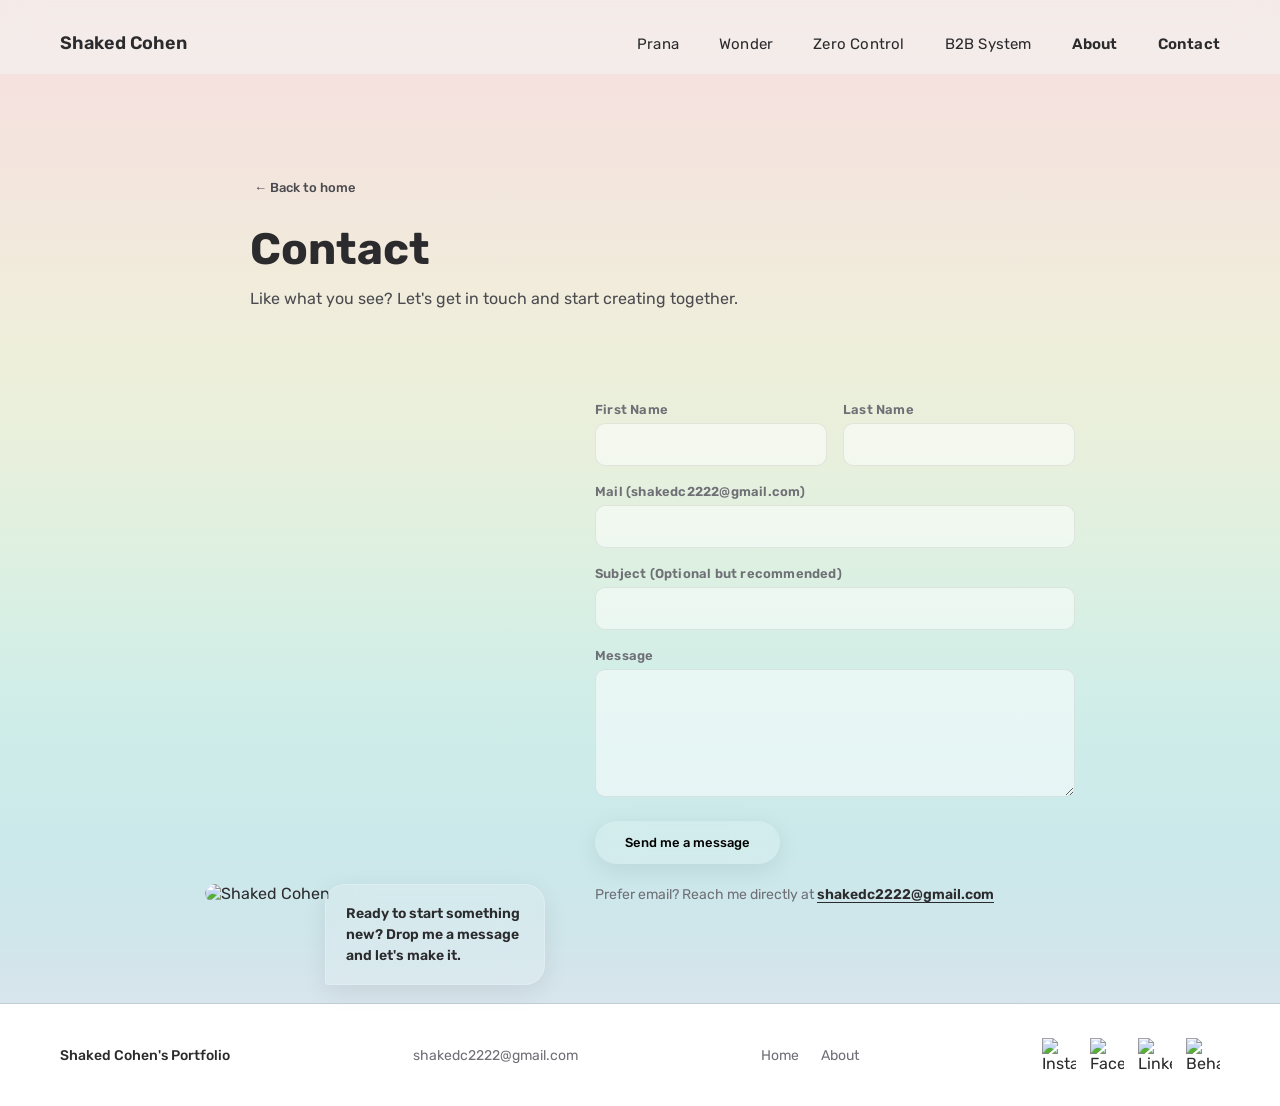
==== contact.html @ 0efacddd "Add files via upload" ====
<!DOCTYPE html>
<html lang="en">
<head>
<meta charset="UTF-8" />
<meta name="viewport" content="width=device-width, initial-scale=1.0" />
<title>Contact | Shaked Cohen — Product Designer Portfolio</title>
<link rel="stylesheet" href="style.css" />
<script>window.va = window.va || function () { (window.vaq = window.vaq || []).push(arguments); };</script>
<script defer src="/_vercel/insights/script.js"></script>
</head>
<body>

<div class="page-wash">

  <!-- ========== NAV ========== -->
  <nav class="navbar">
    <a href="index.html" class="nav-logo">Shaked Cohen</a>
    <ul class="nav-links">
      <li><a href="prana.html">Prana</a></li>
      <li><a href="wonder.html">Wonder</a></li>
      <li><a href="zero-control.html">Zero Control</a></li>
      <li><a href="b2b-system.html">B2B System</a></li>
      <li><a href="about.html">About</a></li>
      <li><a href="contact.html">Contact</a></li>
    </ul>
  </nav>

  <!-- ========== CONTACT ========== -->
  <div class="contact-page-header">
    <a href="index.html" class="cs-back-link">&larr; Back to home</a>
    <h1 style="margin-top: 18px;">Contact</h1>
    <p class="cs-subtitle">Like what you see? Let's get in touch and start creating together.</p>
  </div>

  <div class="contact-columns">
    <div class="contact-photo-col">
      <img src="./assets/hero-portrait-source.png" alt="Shaked Cohen" />
      <div class="contact-speech-bubble">Ready to start something new? Drop me a message and let's make it.</div>
    </div>

    <div class="contact-form-col">
      <form class="contact-form" action="https://formspree.io/f/YOUR_FORM_ID" method="POST">
        <div class="contact-form-row">
          <div class="contact-field">
            <label for="first-name">First Name</label>
            <input type="text" id="first-name" name="first_name" required />
          </div>
          <div class="contact-field">
            <label for="last-name">Last Name</label>
            <input type="text" id="last-name" name="last_name" required />
          </div>
        </div>
        <div class="contact-field">
          <label for="email">Mail (shakedc2222@gmail.com)</label>
          <input type="email" id="email" name="email" required />
        </div>
        <div class="contact-field">
          <label for="subject">Subject (Optional but recommended)</label>
          <input type="text" id="subject" name="subject" />
        </div>
        <div class="contact-field">
          <label for="message">Message</label>
          <textarea id="message" name="message" rows="6" required></textarea>
        </div>
        <button type="submit" class="case-study-btn" style="border: none; cursor: pointer;">Send me a message</button>
      </form>
      <p class="contact-page-alt" style="text-align: left; padding-bottom: 0; margin-top: 18px;">Prefer email? Reach me directly at <a href="mailto:shakedc2222@gmail.com" class="contact-email-highlight">shakedc2222@gmail.com</a></p>
    </div>
  </div>

  <!-- ========== FOOTER DIVIDER ========== -->
  <hr class="footer-divider" />

  <!-- ========== FOOTER ========== -->
  <footer>
    <div class="footer-title">Shaked Cohen's Portfolio</div>
    <a href="mailto:shakedc2222@gmail.com" class="footer-email">shakedc2222@gmail.com</a>
    <nav class="footer-nav">
      <a href="index.html">Home</a>
      <a href="about.html">About</a>
    </nav>
    <div class="footer-socials">
      <a href="https://www.instagram.com/digital_art_by_shaked/" target="_blank" rel="noopener" aria-label="Instagram"><img src="./assets/icon-instagram.png" alt="Instagram" /></a>
      <a href="https://www.facebook.com/profile.php?id=100005723231582&locale=he_IL" target="_blank" rel="noopener" aria-label="Facebook"><img src="./assets/icon-facebook.png" alt="Facebook" /></a>
      <a href="https://www.linkedin.com/in/shaked-cohen-18b216247/" target="_blank" rel="noopener" aria-label="LinkedIn"><img src="./assets/icon-linkedin.png" alt="LinkedIn" /></a>
      <a href="https://www.behance.net/7f3796bb" target="_blank" rel="noopener" aria-label="Behance"><img src="./assets/icon-behance.png" alt="Behance" /></a>
    </div>
  </footer>

</div>

</body>
</html>
---- style.css ----
/* ==========================================================================
   Shaked Cohen — Portfolio homepage recreation
   ========================================================================== */

@import url('https://fonts.googleapis.com/css2?family=Rubik:wght@300;400;500;600;700;800&display=swap');

* {
  margin: 0;
  padding: 0;
  box-sizing: border-box;
}

p {
  text-wrap: pretty;
}

:root {
  --ink: #2b2b2e;
  --ink-soft: #4a4a4f;
  --muted: #6f6f76;
  --pill-bg: #eeeef1;
  --card-bg: rgba(255, 255, 255, 0.15);
  --card-border: rgba(255, 255, 255, 0.2);
  --glass-bg: rgba(255, 255, 255, 0.15);
  --glass-border: 1px solid rgba(255, 255, 255, 0.2);
  --glass-blur: blur(20px);
  --glass-shadow: 0 6px 24px 0 rgba(0, 0, 0, 0.08);
  --btn-bg: #ffffff;
  --wave-teal: #4fb8b3;
  --link: #2b2b2e;
  --page-font: 'Rubik', 'Segoe UI', Helvetica, Arial, sans-serif;
  --display-font: 'Rubik', 'Segoe UI', Helvetica, Arial, sans-serif;
}

html {
  scroll-behavior: smooth;
}

/* Reference glassmorphism utility — the single source of truth for the
   translucent-glass surface used across nav, buttons and cards. */
.glass-effect {
  background: rgba(255, 255, 255, 0.15);
  backdrop-filter: blur(20px);
  -webkit-backdrop-filter: blur(20px);
  border: 1px solid rgba(255, 255, 255, 0.2);
  border-radius: 20px;
  box-shadow: var(--glass-shadow);
}

html, body {
  width: 100%;
  max-width: 100vw;
  overflow-x: hidden;
}

body {
  font-family: var(--page-font);
  font-weight: 400;
  color: var(--ink);
  background: #f4f1ee;
}

h1, h2, h3, h4 {
  font-family: var(--display-font);
  font-weight: 700;
}

p, span, li, a {
  font-weight: 400;
}

a {
  text-decoration: none;
  color: inherit;
}

img {
  display: block;
  max-width: 100%;
}

ul {
  list-style: none;
}

button {
  font-family: inherit;
  cursor: pointer;
  border: none;
}

.container {
  width: 100%;
  max-width: 1300px;
  margin: 0 auto;
  padding: 0 60px;
}

/* ==========================================================================
   Background wash — the whole page drifts from blush pink at the top,
   through cream in the middle, to soft aqua at the bottom.
   ========================================================================== */

.page-wash {
  padding-top: 100px;
  background-image: url('./assets/background-website-opt.png'), linear-gradient(
    180deg,
    #f7dede 0%,
    #f5e2df 8%,
    #f3e6dd 16%,
    #f1ecdc 26%,
    #ecefda 34%,
    #e7f0dd 42%,
    #dcf0e2 52%,
    #d3eee7 60%,
    #cdece9 68%,
    #cbe9ea 76%,
    #cfe6ea 84%,
    #d9e4ec 92%,
    #e3e2ee 100%
  );
  background-repeat: no-repeat, no-repeat;
  background-size: cover, cover;
  background-position: top center, top center;
  background-attachment: fixed, scroll;
}

.highlight-bar {
  width: 100%;
  height: 2px;
  background: rgba(255, 255, 255, 0.2);
}

/* ==========================================================================
   Nav
   ========================================================================== */

.navbar {
  position: fixed;
  top: 0;
  left: 0;
  right: 0;
  z-index: 100;
  display: flex;
  align-items: center;
  justify-content: space-between;
  padding: 32px 60px 20px;
  background: rgba(244, 241, 238, 0.7);
  backdrop-filter: blur(20px);
  -webkit-backdrop-filter: blur(20px);
}

.nav-links {
  display: flex;
  gap: 40px;
  order: 2;
}

.nav-links a {
  font-size: 15px;
  font-weight: 400;
  color: var(--link);
  letter-spacing: 0.2px;
}

.nav-links a:hover {
  opacity: 0.65;
}

.nav-links li:nth-child(5) a,
.nav-links li:nth-child(6) a {
  font-weight: 600;
}

.nav-logo {
  font-size: 18px;
  font-weight: 600;
  color: var(--ink);
  order: 1;
}

.nav-logo:hover {
  opacity: 0.7;
}

/* ==========================================================================
   Hero
   ========================================================================== */

.hero {
  position: relative;
  padding: 40px 60px 0;
  text-align: center;
}

.hero-photo-wrap {
  position: absolute;
  left: 50%;
  top: -10px;
  transform: translateX(-50%);
  width: 340px;
  height: auto;
  z-index: 1;
}

.hero-photo-wrap img {
  display: block;
  width: 100%;
  height: auto;
  object-fit: contain;
}

.hero-text {
  position: relative;
  z-index: 2;
  margin-top: 210px;
  padding: 28px 34px 40px;
  background: rgba(255, 255, 255, 0.3);
  backdrop-filter: blur(10px);
  -webkit-backdrop-filter: blur(10px);
  border-radius: 24px;
}

.hero-text h1 {
  font-family: var(--display-font);
  font-size: 30px;
  font-weight: 500;
  color: var(--ink-soft);
  margin-bottom: 18px;
}

.hero-text .hero-name {
  font-size: 16px;
  color: var(--ink-soft);
  margin-bottom: 6px;
}

.hero-text .hero-name strong {
  font-weight: 700;
}

.hero-text .hero-tagline {
  font-size: 15px;
  color: var(--muted);
  line-height: 1.6;
}

.hero-divider {
  border: none;
  border-top: 1px solid rgba(0, 0, 0, 0.12);
  margin-top: 40px;
}

/* ==========================================================================
   Projects
   ========================================================================== */

.projects {
  padding: 100px 60px 60px;
  text-align: left;
}

.projects h2 {
  font-family: var(--display-font);
  font-size: 56px;
  font-weight: 700;
  margin-bottom: 100px;
}

.project-row {
  position: relative;
  display: flex;
  align-items: center;
  max-width: 1150px;
  margin: 0 auto 110px;
  min-height: 380px;
}

.project-row:last-of-type {
  margin-bottom: 40px;
}

.project-row.reverse {
  flex-direction: row-reverse;
}

.project-device {
  position: relative;
  z-index: 1;
  width: 40%;
  display: flex;
  justify-content: center;
}

.project-device img {
  width: 100%;
  max-width: 320px;
  filter: drop-shadow(0 18px 26px rgba(0, 0, 0, 0.14));
}

.project-device.small img {
  max-width: 300px;
}

.project-card {
  position: relative;
  z-index: 2;
  flex: 1;
  background: rgba(255, 255, 255, 0.35);
  backdrop-filter: blur(10px);
  -webkit-backdrop-filter: blur(10px);
  border: 1px solid rgba(255, 255, 255, 0.7);
  border-radius: 20px;
  box-shadow: var(--glass-shadow);
  padding: 44px 46px;
  text-align: left;
  margin-left: -100px;
}

.project-row.reverse .project-card {
  margin-left: 0;
  margin-right: -40px;
  text-align: left;
}

.project-card h3 {
  font-family: var(--display-font);
  font-size: 26px;
  font-weight: 700;
  margin-bottom: 16px;
}

.project-card p {
  font-size: 14.5px;
  line-height: 1.7;
  color: var(--ink-soft);
  margin-bottom: 22px;
  max-width: 480px;
}

.tag-pills {
  display: flex;
  flex-wrap: wrap;
  gap: 10px;
  margin-bottom: 28px;
}

.tag-pills {
  gap: 12px;
}

.tag-pills span {
  display: inline-flex;
  align-items: center;
  justify-content: center;
  background: #f8f8f8;
  border: none;
  border-radius: 999px;
  padding: 8px 16px;
  font-size: 13px;
  font-weight: 400;
  color: #757575;
  box-shadow: 2px 4px 10px rgba(0, 0, 0, 0.1);
  transition: box-shadow 0.2s ease;
}

.tag-pills span:hover {
  box-shadow: 3px 6px 16px rgba(0, 0, 0, 0.15);
}

.case-study-btn {
  background: var(--glass-bg);
  border: var(--glass-border);
  backdrop-filter: var(--glass-blur);
  -webkit-backdrop-filter: var(--glass-blur);
  padding: 14px 30px;
  border-radius: 30px;
  font-size: 13px;
  font-weight: 500;
  box-shadow: var(--glass-shadow);
  display: inline-block;
}

/* ==========================================================================
   Who Am I
   ========================================================================== */

.who-am-i {
  text-align: left;
  padding: 40px 60px 120px;
  max-width: 900px;
  margin: 0 auto;
}

.who-am-i-glass {
  background: rgba(255, 255, 255, 0.35);
  backdrop-filter: blur(10px);
  -webkit-backdrop-filter: blur(10px);
  border: 1px solid rgba(255, 255, 255, 0.7);
  border-radius: 20px;
  box-shadow: var(--glass-shadow);
  padding: 36px 40px;
}

.who-am-i h2 {
  font-family: var(--display-font);
  font-size: 42px;
  font-weight: 700;
  margin-bottom: 36px;
}

.who-am-i p {
  font-size: 15px;
  line-height: 1.8;
  color: var(--ink-soft);
  margin-bottom: 20px;
}

.who-am-i .more-btn {
  margin-top: 30px;
  background: var(--glass-bg);
  border: var(--glass-border);
  backdrop-filter: var(--glass-blur);
  -webkit-backdrop-filter: var(--glass-blur);
  padding: 13px 32px;
  border-radius: 30px;
  font-size: 13px;
  font-weight: 500;
  box-shadow: var(--glass-shadow);
  display: inline-block;
}

/* ==========================================================================
   Contact
   ========================================================================== */

.contact {
  padding: 40px 60px 160px;
  max-width: 900px;
  margin: 0 auto;
}

.contact p {
  font-size: 16px;
  font-weight: 500;
  margin-bottom: 26px;
}

.contact-links {
  display: flex;
  flex-direction: column;
  gap: 14px;
}

.contact-links a {
  display: inline-flex;
  align-items: center;
  gap: 12px;
  font-size: 15px;
  width: fit-content;
}

.contact-links .icon-badge {
  width: 30px;
  height: 30px;
  border-radius: 50%;
  background: var(--ink);
  color: #fff;
  display: flex;
  align-items: center;
  justify-content: center;
  font-size: 14px;
}

/* ==========================================================================
   Contact page
   ========================================================================== */

.contact-page-header {
  max-width: 900px;
  margin: 0 auto;
  padding: 70px 60px 0;
  text-align: left;
}

.contact-page-header h1 {
  font-size: 44px;
  margin-bottom: 14px;
}

.contact-page-header .cs-subtitle {
  font-size: 16px;
  color: var(--ink-soft);
}

.contact-columns {
  max-width: 1200px;
  margin: 0 auto;
  padding: 60px 60px 100px;
  display: flex;
  align-items: flex-end;
  justify-content: center;
  gap: 70px;
}

.contact-photo-col {
  position: relative;
  flex: 1;
  min-width: 260px;
  max-width: 320px;
  display: flex;
  justify-content: center;
}

.contact-photo-col img {
  width: 100%;
  border-radius: 24px;
  -webkit-mask-image: linear-gradient(180deg, #000 75%, transparent 100%);
  mask-image: linear-gradient(180deg, #000 75%, transparent 100%);
}

.contact-speech-bubble {
  position: absolute;
  top: 0;
  right: -20px;
  max-width: 220px;
  background: var(--glass-bg);
  border: var(--glass-border);
  backdrop-filter: var(--glass-blur);
  -webkit-backdrop-filter: var(--glass-blur);
  border-radius: 20px 20px 20px 4px;
  box-shadow: var(--glass-shadow);
  padding: 18px 20px;
  font-size: 14px;
  font-weight: 600;
  line-height: 1.5;
  color: var(--ink);
}

.contact-form-col {
  flex: 1.3;
  min-width: 300px;
  max-width: 480px;
}

.contact-form {
  display: flex;
  flex-direction: column;
  gap: 18px;
}

.contact-form-row {
  display: flex;
  gap: 16px;
}

.contact-field {
  flex: 1;
  display: flex;
  flex-direction: column;
  gap: 6px;
}

.contact-field label {
  font-size: 13px;
  font-weight: 600;
  color: var(--muted);
  letter-spacing: 0.2px;
}

.contact-field input,
.contact-field textarea {
  font-family: var(--page-font);
  font-size: 14px;
  color: var(--ink);
  background: rgba(255, 255, 255, 0.5);
  border: 1px solid rgba(0, 0, 0, 0.08);
  border-radius: 10px;
  padding: 12px 14px;
  resize: vertical;
}

.contact-field input:focus,
.contact-field textarea:focus {
  outline: 2px solid var(--wave-teal);
  outline-offset: 1px;
}

.contact-form button {
  align-self: flex-start;
  margin-top: 6px;
}

.contact-page-alt {
  text-align: left;
  font-size: 14px;
  color: var(--muted);
  padding-bottom: 60px;
}

.contact-page-alt a {
  font-weight: 600;
  color: var(--ink);
  text-decoration: underline;
}

.contact-email-highlight {
  display: inline-block;
  margin-top: 4px;
  color: var(--wave-teal);
  font-weight: 700;
  text-decoration: underline;
  text-underline-offset: 3px;
}

@media (max-width: 800px) {
  .contact-columns {
    flex-direction: column;
    align-items: center;
    padding: 40px 32px 60px;
  }

  .contact-form-col {
    max-width: 100%;
    width: 100%;
  }

  .contact-form-row {
    flex-direction: column;
  }
}

/* ==========================================================================
   Wave divider
   ========================================================================== */

.footer-divider {
  display: block;
  width: 100%;
  max-width: 1300px;
  margin: 0 auto;
  border: none;
  border-top: 1px solid rgba(0, 0, 0, 0.1);
}

/* ==========================================================================
   Footer
   ========================================================================== */

footer {
  background: #ffffff;
  padding: 34px 60px;
  display: flex;
  align-items: center;
  justify-content: space-between;
  flex-wrap: wrap;
  gap: 20px;
}

.footer-title {
  font-size: 14px;
  font-weight: 500;
  color: var(--ink);
}

.footer-email {
  font-size: 14px;
  color: var(--muted);
}

.footer-nav {
  display: flex;
  align-items: center;
  gap: 22px;
}

.footer-nav a {
  font-size: 14px;
  color: var(--muted);
  transition: opacity 0.2s ease;
}

.footer-nav a:hover {
  opacity: 0.65;
}

.footer-socials {
  display: flex;
  align-items: center;
  gap: 14px;
}

.footer-socials a {
  display: flex;
  transition: opacity 0.2s ease;
}

.footer-socials a:hover {
  opacity: 0.65;
}

.footer-socials img {
  width: 34px;
  height: 34px;
}

/* ==========================================================================
   Case study pages (Prana, Wonder, Zero Control, B2B System)
   ========================================================================== */

.cs-hero {
  padding: 60px 60px 20px;
  max-width: 1300px;
  margin: 0 auto;
  display: flex;
  align-items: center;
  justify-content: space-between;
  gap: 60px;
}

.cs-hero-text {
  flex: 1;
  min-width: 280px;
}

.cs-hero-text h1 {
  font-size: 48px;
  margin-bottom: 14px;
}

.cs-subtitle {
  font-size: 17px;
  color: var(--ink-soft);
  margin-bottom: 34px;
}

.cs-meta {
  display: flex;
  flex-wrap: wrap;
  gap: 28px 40px;
  row-gap: 18px;
  margin-bottom: 26px;
}

.cs-meta div h4 {
  font-size: 12px;
  text-transform: uppercase;
  letter-spacing: 0.6px;
  color: var(--muted);
  margin-bottom: 10px;
  font-weight: 600;
}

.cs-meta div p {
  font-size: 14px;
  color: var(--ink-soft);
}

.cs-hero-image {
  flex: 1;
  min-width: 260px;
  display: flex;
  justify-content: center;
}

.cs-hero-image img {
  width: 100%;
  max-width: 420px;
  filter: drop-shadow(0 18px 26px rgba(0, 0, 0, 0.14));
}

/* Full-bleed hero variant — image flush against the left edge of the
   viewport, text column on the right. No outer max-width/padding. */
.cs-hero-fullbleed {
  display: grid;
  grid-template-columns: 60% 40%;
  align-items: center;
  width: 100%;
  margin: 0;
  padding: 0;
  gap: 0;
}

.cs-hero-fullbleed-image {
  width: 100%;
  height: 60vh;
  max-height: 420px;
  display: block;
}

.cs-hero-fullbleed-image img {
  display: block;
  width: 100%;
  height: 100%;
  object-fit: contain;
  object-position: left center;
}

.cs-hero-fullbleed-text {
  padding: 60px 60px 40px 50px;
}

.cs-hero-fullbleed-text h1 {
  font-size: 48px;
  margin-bottom: 14px;
}

@media (max-width: 900px) {
  .cs-hero-fullbleed {
    grid-template-columns: 1fr;
  }

  .cs-hero-fullbleed-image {
    height: 45vh;
    max-height: 320px;
  }

  .cs-hero-fullbleed-text {
    padding: 32px;
  }
}

.cs-section {
  max-width: 1100px;
  margin: 0 auto;
  padding: 70px 60px;
}

.cs-section-title {
  font-size: 34px;
  margin-bottom: 26px;
  text-align: left;
}

.cs-glass {
  padding: 40px 0;
}

.cs-card {
  padding: 20px 0;
}

.cs-card--framed {
  background: var(--card-bg);
  border: 1px solid var(--card-border);
  backdrop-filter: var(--glass-blur);
  -webkit-backdrop-filter: var(--glass-blur);
  border-radius: 20px;
  box-shadow: var(--glass-shadow);
  padding: 36px 40px;
}

.cs-text {
  text-align: left;
}

.cs-text p {
  font-size: 15px;
  line-height: 1.8;
  color: var(--ink-soft);
  margin-bottom: 16px;
}

.cs-two-col {
  display: grid;
  grid-template-columns: 1fr 1fr;
  gap: 50px;
  align-items: center;
}

.cs-two-col img {
  width: 100%;
  border-radius: 14px;
}

.cs-image-row {
  display: flex;
  flex-wrap: wrap;
  gap: 24px;
  justify-content: center;
  margin-top: 30px;
}

.cs-image-row img {
  border-radius: 12px;
  max-width: 100%;
  min-width: 0;
}

.cs-image-row--compact img {
  max-width: 130px;
  width: 130px;
}

.device-frame {
  max-width: 320px;
  border: 10px solid #1c1c1e;
  border-radius: 26px;
  box-shadow: 0 16px 28px rgba(0, 0, 0, 0.13);
}

.cs-persona-card {
  background: var(--card-bg);
  border: 1px solid var(--card-border);
  backdrop-filter: var(--glass-blur);
  -webkit-backdrop-filter: var(--glass-blur);
  border-radius: 18px;
  padding: 30px 28px;
  border-top: 4px solid var(--persona-accent, var(--wave-teal));
}

.cs-persona-card img {
  width: 64px;
  height: 64px;
  border-radius: 50%;
  object-fit: cover;
  margin-bottom: 14px;
}

.cs-persona-card h3 {
  font-size: 17px;
  margin-bottom: 10px;
}

.cs-stat-row {
  display: flex;
  flex-wrap: wrap;
  gap: 40px;
  justify-content: center;
  margin: 30px 0;
}

.cs-stat {
  text-align: center;
  min-width: 120px;
}

.cs-stat .num {
  font-size: 30px;
  font-weight: 700;
  color: var(--ink);
}

.cs-stat .label {
  font-size: 13px;
  color: var(--muted);
}

.cs-persona-grid {
  display: grid;
  grid-template-columns: repeat(auto-fit, minmax(280px, 1fr));
  gap: 24px;
  margin-top: 30px;
}

.cs-quote-grid {
  display: grid;
  grid-template-columns: repeat(auto-fit, minmax(220px, 1fr));
  gap: 16px;
  margin-top: 30px;
}

.cs-quote {
  background: rgba(255, 255, 255, 0.6);
  border: 1px solid rgba(0, 0, 0, 0.06);
  border-radius: 16px;
  padding: 18px 22px;
  font-size: 13.5px;
  font-style: italic;
  color: var(--ink-soft);
}

.cs-journey-grid {
  display: grid;
  grid-template-columns: repeat(auto-fit, minmax(220px, 1fr));
  gap: 24px;
  margin-top: 30px;
}

.cs-journey-step {
  position: relative;
  background: rgba(255, 255, 255, 0.6);
  border-radius: 16px;
  padding: 26px 22px 22px;
  border: 1px solid rgba(0, 0, 0, 0.06);
}

.cs-journey-step .step-num {
  display: inline-flex;
  align-items: center;
  justify-content: center;
  width: 30px;
  height: 30px;
  border-radius: 50%;
  background: var(--ink);
  color: #fff;
  font-size: 13px;
  font-weight: 700;
  margin-bottom: 12px;
}

.cs-back-link {
  display: inline-flex;
  align-items: center;
  gap: 8px;
  font-size: 13px;
  font-weight: 500;
  color: var(--ink-soft);
  padding: 10px 4px;
  background: none;
  border: none;
  transition: opacity 0.2s ease, color 0.2s ease;
}

.cs-back-link:hover {
  opacity: 0.65;
}

.cs-more-projects {
  max-width: 1150px;
  margin: 0 auto;
  padding: 40px 60px 100px;
  text-align: left;
}

.cs-more-grid {
  display: grid;
  grid-template-columns: repeat(auto-fit, minmax(220px, 1fr));
  gap: 24px;
  margin-top: 30px;
}

.cs-more-grid a {
  display: block;
  background: var(--glass-bg);
  border: var(--glass-border);
  backdrop-filter: var(--glass-blur);
  -webkit-backdrop-filter: var(--glass-blur);
  border-radius: 20px;
  box-shadow: var(--glass-shadow);
  padding: 14px;
  overflow: hidden;
  transition: transform 0.2s ease, opacity 0.2s ease;
}

.cs-more-grid a:hover {
  transform: translateY(-4px);
  opacity: 0.88;
}

.cs-more-grid img {
  width: 100%;
  height: 160px;
  object-fit: cover;
  display: block;
  border-radius: 12px;
  transition: transform 0.3s ease;
}

.cs-more-grid a:hover img {
  transform: scale(1.05);
}

/* ==========================================================================
   About page
   ========================================================================== */

.about-title-row {
  max-width: 1300px;
  margin: 0 auto;
  padding: 70px 60px 10px;
}

.about-title-row h1 {
  font-size: 46px;
  margin-bottom: 20px;
}

/* Three invisible columns: icons | portrait | icons — no borders, no
   background boxes on the columns themselves, just centered content. */
.about-hero-columns {
  max-width: 1300px;
  margin: 0 auto;
  padding: 30px 60px 50px;
  display: flex;
  align-items: center;
  justify-content: space-between;
  gap: 40px;
}

.about-col {
  display: flex;
  align-items: center;
}

.about-col-icons {
  flex: 1;
  flex-wrap: wrap;
  justify-content: center;
  gap: 18px;
}

.about-col-portrait {
  flex-shrink: 0;
  justify-content: center;
  width: 260px;
  height: 260px;
  border-radius: 50%;
  overflow: hidden;
  background: var(--glass-bg);
  border: var(--glass-border);
  backdrop-filter: var(--glass-blur);
  -webkit-backdrop-filter: var(--glass-blur);
  box-shadow: var(--glass-shadow);
}

.about-col-portrait img {
  width: 100%;
  height: 100%;
  object-fit: cover;
  object-position: top center;
}

.tool-icon {
  width: 52px;
  height: 52px;
  padding: 8px;
  background: var(--glass-bg);
  border: var(--glass-border);
  backdrop-filter: var(--glass-blur);
  -webkit-backdrop-filter: var(--glass-blur);
  border-radius: 14px;
  box-shadow: var(--glass-shadow);
  display: flex;
  align-items: center;
  justify-content: center;
}

.tool-icon img {
  width: 100%;
  height: 100%;
  object-fit: contain;
}

.about-story {
  max-width: 800px;
  margin: 0 auto;
  padding: 0 60px 60px;
}

/* ==========================================================================
   Lightbox Modal
   ========================================================================== */

.modal {
  display: none;
  position: fixed;
  top: 0;
  left: 0;
  right: 0;
  bottom: 0;
  z-index: 1000;
  background-color: rgba(0, 0, 0, 0.8);
  backdrop-filter: blur(5px);
  -webkit-backdrop-filter: blur(5px);
  align-items: center;
  justify-content: center;
  animation: fadeIn 0.3s ease-in-out;
}

@keyframes fadeIn {
  from {
    opacity: 0;
  }
  to {
    opacity: 1;
  }
}

.modal-content {
  position: relative;
  max-width: 45vw;
  max-height: 42vh;
  animation: slideUp 0.3s ease-in-out;
  display: flex;
  align-items: center;
  justify-content: center;
}

@keyframes slideUp {
  from {
    transform: translateY(30px);
    opacity: 0;
  }
  to {
    transform: translateY(0);
    opacity: 1;
  }
}

.modal-img {
  max-width: 100%;
  max-height: 100%;
  width: auto;
  height: auto;
  object-fit: contain;
  display: block;
  transition: transform 0.2s ease;
}

.zoom-controls {
  position: fixed;
  bottom: 30px;
  left: 50%;
  transform: translateX(-50%);
  display: none;
  gap: 12px;
  z-index: 1003;
}

.zoom-controls.active {
  display: flex;
}

.zoom-in-btn,
.zoom-out-btn {
  width: 44px;
  height: 44px;
  border-radius: 50%;
  background: rgba(255, 255, 255, 0.95);
  border: none;
  cursor: pointer;
  font-size: 20px;
  font-weight: bold;
  color: #2b2b2e;
  display: flex;
  align-items: center;
  justify-content: center;
  transition: all 0.3s ease;
  box-shadow: 0 2px 8px rgba(0, 0, 0, 0.15);
}

.zoom-in-btn:hover:not(:disabled),
.zoom-out-btn:hover:not(:disabled) {
  background: rgba(255, 255, 255, 1);
  transform: scale(1.1);
  box-shadow: 0 4px 12px rgba(0, 0, 0, 0.2);
}

.zoom-in-btn:disabled,
.zoom-out-btn:disabled {
  opacity: 0.4;
  cursor: not-allowed;
}

.close-btn {
  position: fixed;
  top: 20px;
  right: 20px;
  font-size: 28px;
  font-weight: bold;
  color: #2b2b2e;
  background: rgba(255, 255, 255, 0.95);
  border: none;
  border-radius: 50%;
  width: 40px;
  height: 40px;
  cursor: pointer;
  display: flex;
  align-items: center;
  justify-content: center;
  transition: all 0.3s ease;
  z-index: 1002;
}

.close-btn:hover {
  background: rgba(255, 255, 255, 1);
  transform: scale(1.1);
}

.project-img {
  cursor: pointer;
  transition: opacity 0.2s ease;
}

.project-img:hover {
  opacity: 0.9;
}

.about-story p {
  font-size: 15px;
  line-height: 1.85;
  color: var(--ink-soft);
  margin-bottom: 20px;
}

.about-experience {
  max-width: 1150px;
  margin: 0 auto;
  padding: 30px 60px 110px;
  text-align: center;
}

.about-experience-grid {
  display: grid;
  grid-template-columns: repeat(3, 1fr);
  gap: 32px;
  margin-top: 40px;
}

.about-experience-card {
  background: var(--card-bg);
  border: 1px solid var(--card-border);
  backdrop-filter: var(--glass-blur);
  -webkit-backdrop-filter: var(--glass-blur);
  border-radius: 20px;
  box-shadow: var(--glass-shadow);
  padding: 28px 26px;
  text-align: left;
}

.about-experience-card h3 {
  font-size: 16px;
  margin-bottom: 6px;
}

.about-experience-card .years {
  font-size: 12.5px;
  color: var(--muted);
  margin-bottom: 18px;
}

.about-experience-card img {
  width: 100%;
  border-radius: 12px;
  margin-top: 6px;
}

.photo-caption {
  font-size: 11.5px;
  color: var(--muted);
  font-style: italic;
  margin-top: 8px;
  text-align: center;
}

/* ==========================================================================
   Responsive
   ========================================================================== */

@media (max-width: 1024px) {
  .navbar,
  .hero,
  .projects,
  .who-am-i,
  .contact,
  footer {
    padding-left: 32px;
    padding-right: 32px;
  }

  .nav-links {
    gap: 22px;
  }

  .project-row,
  .project-row.reverse {
    flex-direction: column;
    margin-bottom: 90px;
  }

  .project-device,
  .project-device.small {
    width: 70%;
    margin-bottom: -60px;
  }

  .project-card,
  .project-row.reverse .project-card {
    margin: 0;
    width: 100%;
  }

  .hero-photo-wrap {
    position: relative;
    top: 0;
    margin: 20px auto 0;
  }

  .hero-text {
    margin-top: 20px;
  }

  .page-wash {
    background-attachment: scroll, scroll;
  }

  .cs-hero {
    flex-direction: column;
    text-align: center;
    padding: 40px 32px 20px;
  }

  .cs-meta {
    justify-content: center;
  }

  .cs-section {
    padding: 50px 32px;
  }

  .cs-two-col {
    grid-template-columns: 1fr;
  }

  .cs-glass,
  .cs-card {
    padding: 28px 26px;
  }

  .about-title-row {
    text-align: center;
    padding: 40px 32px 10px;
  }

  .about-hero-columns {
    flex-direction: column;
    padding: 20px 32px 40px;
  }

  .about-col-icons {
    justify-content: center;
  }

  .about-experience-grid {
    grid-template-columns: 1fr;
  }
}

@media (max-width: 640px) {
  .cs-image-row img,
  .cs-two-col img,
  .cs-hero-image img {
    max-width: 100% !important;
    width: 100%;
  }

  .navbar {
    flex-wrap: wrap;
    gap: 16px;
  }

  .nav-links {
    gap: 14px;
    flex-wrap: wrap;
    justify-content: center;
  }

  .projects h2 {
    font-size: 38px;
    margin-bottom: 60px;
  }

  .project-card {
    padding: 30px 26px;
  }

  .who-am-i h2 {
    font-size: 30px;
  }

  footer {
    flex-direction: column;
    text-align: center;
  }

  .cs-hero-text h1 {
    font-size: 34px;
  }

  .cs-section-title {
    font-size: 26px;
  }

  .cs-stat-row {
    gap: 20px;
  }
}
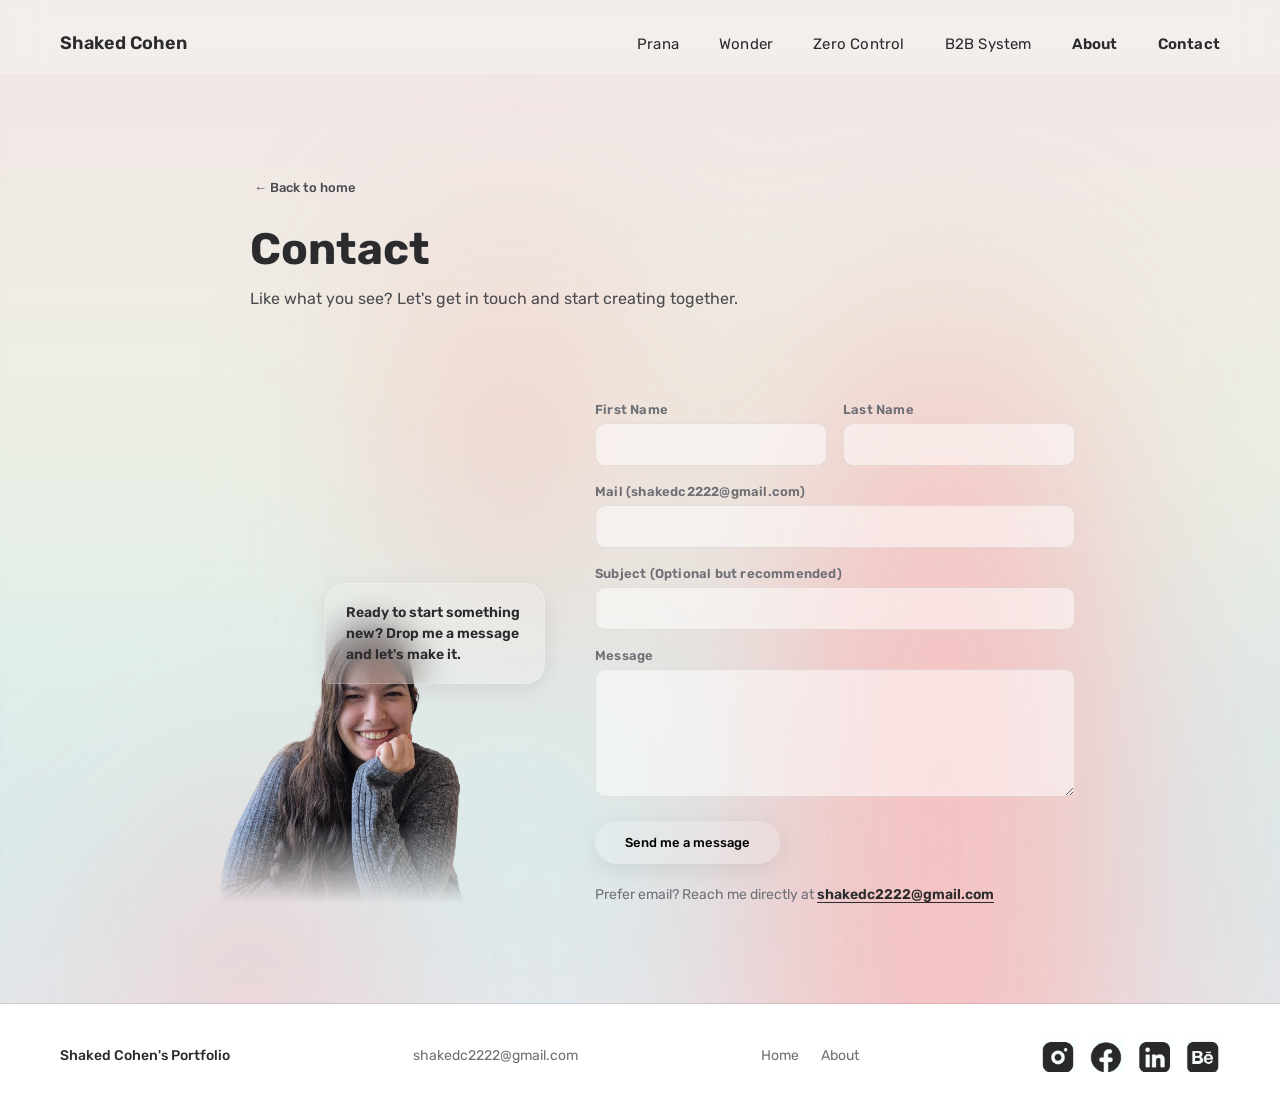
==== commit 953cfa65: "Change contact form action to Web3Forms Updated form action to use Web3Forms API and added access ke" ====
--- a/contact.html
+++ b/contact.html
@@ -39,7 +39,8 @@
     </div>
 
     <div class="contact-form-col">
-      <form class="contact-form" action="https://formspree.io/f/YOUR_FORM_ID" method="POST">
+      <form class="contact-form" action="https://api.web3forms.com/submit" method="POST">
+        <input type="hidden" name="access_key" value="8e5311b6-228e-4c66-ad3a-56ab48151cc2" />
         <div class="contact-form-row">
           <div class="contact-field">
             <label for="first-name">First Name</label>
